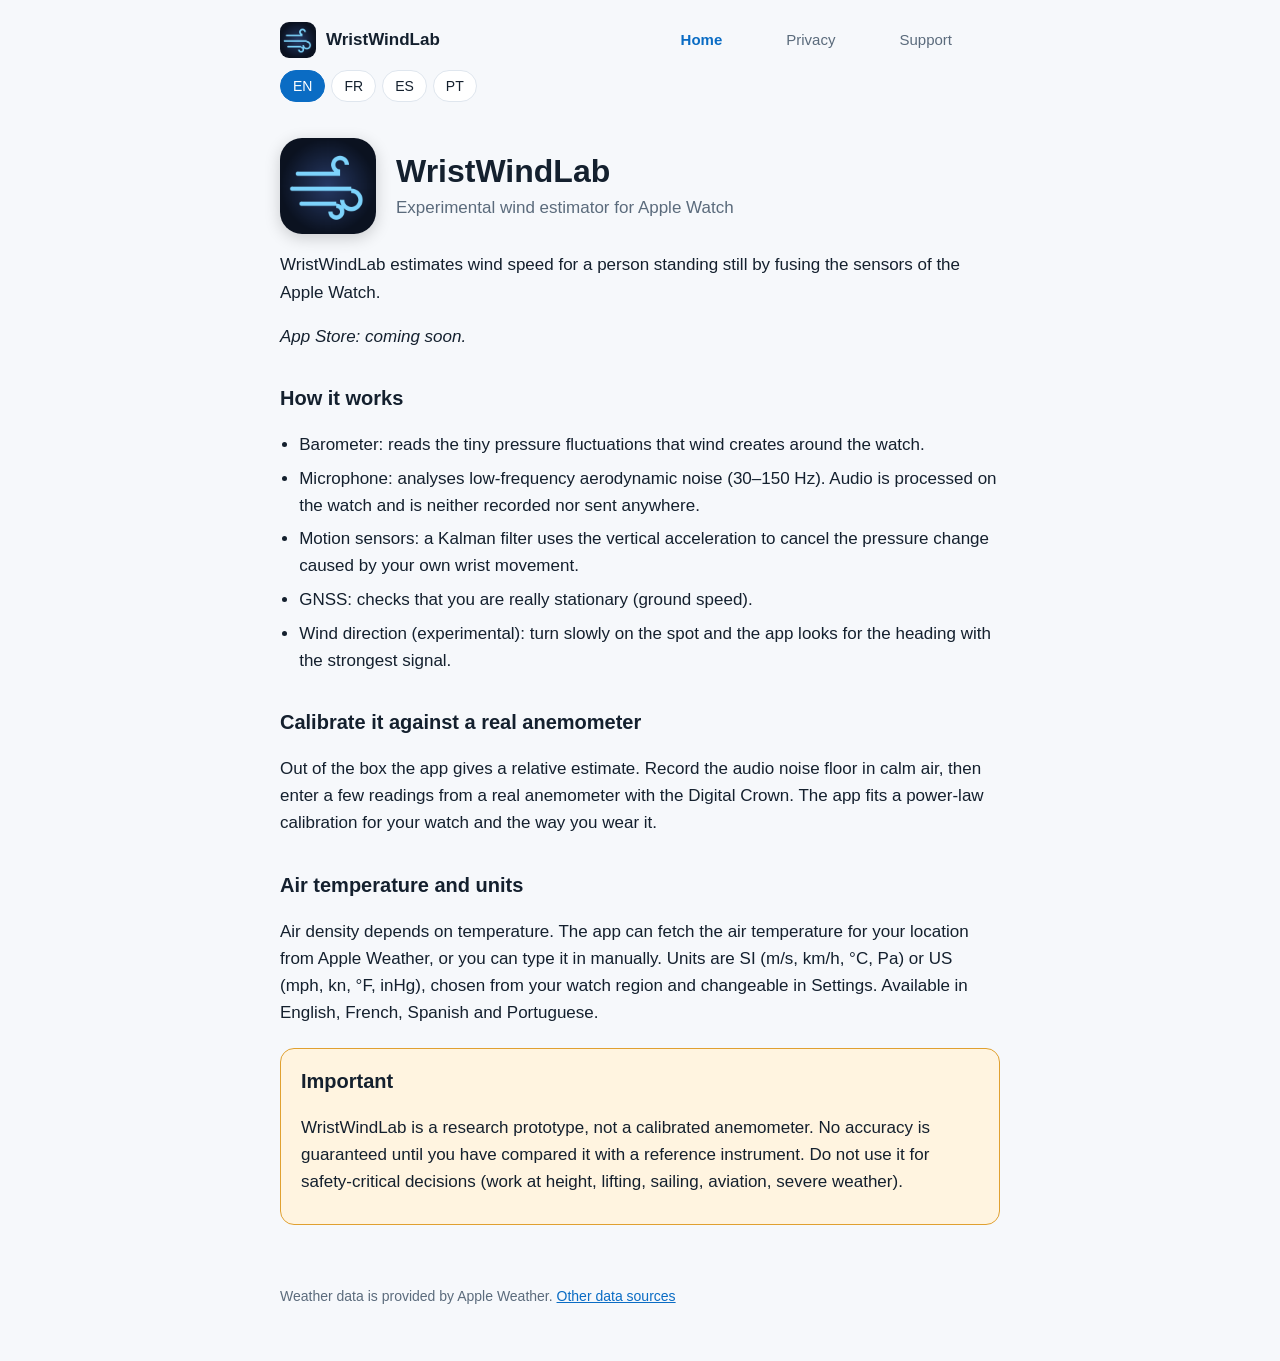
==== index.html @ 62ba9e94 "Add files via upload" ====
<!doctype html>
<html lang="en">
<head>
<meta charset="utf-8">
<meta name="viewport" content="width=device-width,initial-scale=1">
<title>WristWindLab</title>
<meta name="description" content="WristWindLab — experimental wind estimator for Apple Watch.">
<link rel="icon" href="assets/icon-180.png">
<link rel="apple-touch-icon" href="assets/icon-180.png">
<link rel="stylesheet" href="assets/style.css">
</head>
<body>
<header>
<a class="brand" href="index.html"><img src="assets/icon-180.png" alt="" width="36" height="36">WristWindLab</a>
<nav class="pages" aria-label="Pages"><a href="index.html" aria-current=page><span data-l="en">Home</span></a><a href="index.html" aria-current=page><span data-l="fr">Accueil</span></a><a href="index.html" aria-current=page><span data-l="es">Inicio</span></a><a href="index.html" aria-current=page><span data-l="pt">Início</span></a><a href="privacy.html"><span data-l="en">Privacy</span></a><a href="privacy.html"><span data-l="fr">Confidentialité</span></a><a href="privacy.html"><span data-l="es">Privacidad</span></a><a href="privacy.html"><span data-l="pt">Privacidade</span></a><a href="support.html"><span data-l="en">Support</span></a><a href="support.html"><span data-l="fr">Assistance</span></a><a href="support.html"><span data-l="es">Soporte</span></a><a href="support.html"><span data-l="pt">Suporte</span></a></nav>
<div class="lang" role="group" aria-label="Language"><button type="button" data-set="en" aria-pressed="false">EN</button><button type="button" data-set="fr" aria-pressed="false">FR</button><button type="button" data-set="es" aria-pressed="false">ES</button><button type="button" data-set="pt" aria-pressed="false">PT</button></div>
</header>
<main>
<section lang="en" data-l="en">
<div class="hero"><img src="assets/icon-512.png" alt="WristWindLab" width="96" height="96"><div><h1>WristWindLab</h1><p class="tag">Experimental wind estimator for Apple Watch</p></div></div>
<p>WristWindLab estimates wind speed for a person standing still by fusing the sensors of the Apple Watch.</p>
<p><em>App Store: coming soon.</em></p>
<h2>How it works</h2><ul><li>Barometer: reads the tiny pressure fluctuations that wind creates around the watch.</li><li>Microphone: analyses low-frequency aerodynamic noise (30–150 Hz). Audio is processed on the watch and is neither recorded nor sent anywhere.</li><li>Motion sensors: a Kalman filter uses the vertical acceleration to cancel the pressure change caused by your own wrist movement.</li><li>GNSS: checks that you are really stationary (ground speed).</li><li>Wind direction (experimental): turn slowly on the spot and the app looks for the heading with the strongest signal.</li></ul>
<h2>Calibrate it against a real anemometer</h2><p>Out of the box the app gives a relative estimate. Record the audio noise floor in calm air, then enter a few readings from a real anemometer with the Digital Crown. The app fits a power-law calibration for your watch and the way you wear it.</p>
<h2>Air temperature and units</h2><p>Air density depends on temperature. The app can fetch the air temperature for your location from Apple Weather, or you can type it in manually. Units are SI (m/s, km/h, °C, Pa) or US (mph, kn, °F, inHg), chosen from your watch region and changeable in Settings. Available in English, French, Spanish and Portuguese.</p>
<div class="warn"><h2>Important</h2><p>WristWindLab is a research prototype, not a calibrated anemometer. No accuracy is guaranteed until you have compared it with a reference instrument. Do not use it for safety-critical decisions (work at height, lifting, sailing, aviation, severe weather).</p></div>
</section>
<section lang="fr" data-l="fr">
<div class="hero"><img src="assets/icon-512.png" alt="WristWindLab" width="96" height="96"><div><h1>WristWindLab</h1><p class="tag">Estimateur de vent expérimental pour Apple Watch</p></div></div>
<p>WristWindLab estime la vitesse du vent pour une personne immobile en fusionnant les capteurs de l&#x27;Apple Watch.</p>
<p><em>App Store : bientôt disponible.</em></p>
<h2>Fonctionnement</h2><ul><li>Baromètre : lit les infimes fluctuations de pression que le vent crée autour de la montre.</li><li>Microphone : analyse le bruit aérodynamique basse fréquence (30–150 Hz). Le son est traité sur la montre ; il n&#x27;est ni enregistré ni transmis.</li><li>Capteurs de mouvement : un filtre de Kalman utilise l&#x27;accélération verticale pour annuler la variation de pression due aux mouvements de votre poignet.</li><li>GNSS : vérifie que vous êtes bien immobile (vitesse sol).</li><li>Direction du vent (expérimental) : tournez lentement sur place ; l&#x27;app cherche le cap où le signal est le plus fort.</li></ul>
<h2>Étalonnez-la avec un vrai anémomètre</h2><p>Sans étalonnage, l&#x27;app fournit une estimation relative. Mesurez le plancher de bruit en air calme, puis saisissez quelques valeurs lues sur un vrai anémomètre avec la Digital Crown. L&#x27;app ajuste une loi de puissance propre à votre montre et à votre façon de la porter.</p>
<h2>Température de l&#x27;air et unités</h2><p>La densité de l&#x27;air dépend de la température. L&#x27;app peut récupérer la température de l&#x27;air à votre position via Apple Weather, ou vous pouvez la saisir manuellement. Unités SI (m/s, km/h, °C, Pa) ou américaines (mph, kn, °F, inHg), choisies selon la région de la montre et modifiables dans Réglages. Disponible en anglais, français, espagnol et portugais.</p>
<div class="warn"><h2>Important</h2><p>WristWindLab est un prototype de recherche, pas un anémomètre étalonné. Aucune exactitude n&#x27;est garantie tant que vous ne l&#x27;avez pas comparé à un instrument de référence. Ne l&#x27;utilisez pas pour des décisions de sécurité (travail en hauteur, levage, navigation, aviation, météo violente).</p></div>
</section>
<section lang="es" data-l="es">
<div class="hero"><img src="assets/icon-512.png" alt="WristWindLab" width="96" height="96"><div><h1>WristWindLab</h1><p class="tag">Estimador de viento experimental para Apple Watch</p></div></div>
<p>WristWindLab estima la velocidad del viento para una persona en reposo fusionando los sensores del Apple Watch.</p>
<p><em>App Store: próximamente.</em></p>
<h2>Cómo funciona</h2><ul><li>Barómetro: lee las diminutas fluctuaciones de presión que el viento crea alrededor del reloj.</li><li>Micrófono: analiza el ruido aerodinámico de baja frecuencia (30–150 Hz). El audio se procesa en el reloj y no se graba ni se envía a ninguna parte.</li><li>Sensores de movimiento: un filtro de Kalman usa la aceleración vertical para anular la variación de presión causada por los movimientos de tu muñeca.</li><li>GNSS: comprueba que estás realmente quieto (velocidad sobre el suelo).</li><li>Dirección del viento (experimental): gira despacio sobre ti mismo y la app busca el rumbo con la señal más fuerte.</li></ul>
<h2>Calíbrala con un anemómetro real</h2><p>Sin calibrar, la app ofrece una estimación relativa. Mide el piso de ruido con aire en calma y luego introduce algunas lecturas de un anemómetro real con la Digital Crown. La app ajusta una ley de potencia propia de tu reloj y de cómo lo llevas.</p>
<h2>Temperatura del aire y unidades</h2><p>La densidad del aire depende de la temperatura. La app puede obtener la temperatura del aire en tu ubicación mediante Apple Weather, o puedes escribirla a mano. Unidades SI (m/s, km/h, °C, Pa) o estadounidenses (mph, kn, °F, inHg), elegidas según la región del reloj y modificables en Ajustes. Disponible en inglés, francés, español y portugués.</p>
<div class="warn"><h2>Importante</h2><p>WristWindLab es un prototipo de investigación, no un anemómetro calibrado. No se garantiza ninguna exactitud hasta que lo compares con un instrumento de referencia. No lo uses para decisiones críticas de seguridad (trabajo en altura, izado, navegación, aviación, fenómenos meteorológicos severos).</p></div>
</section>
<section lang="pt" data-l="pt">
<div class="hero"><img src="assets/icon-512.png" alt="WristWindLab" width="96" height="96"><div><h1>WristWindLab</h1><p class="tag">Estimador de vento experimental para Apple Watch</p></div></div>
<p>O WristWindLab estima a velocidade do vento para uma pessoa parada combinando os sensores do Apple Watch.</p>
<p><em>App Store: em breve.</em></p>
<h2>Como funciona</h2><ul><li>Barômetro: lê as minúsculas flutuações de pressão que o vento cria ao redor do relógio.</li><li>Microfone: analisa o ruído aerodinâmico de baixa frequência (30–150 Hz). O áudio é processado no relógio e não é gravado nem enviado para lugar nenhum.</li><li>Sensores de movimento: um filtro de Kalman usa a aceleração vertical para cancelar a variação de pressão causada pelos movimentos do seu pulso.</li><li>GNSS: confirma que você está realmente parado (velocidade sobre o solo).</li><li>Direção do vento (experimental): gire devagar no lugar e o app procura o rumo com o sinal mais forte.</li></ul>
<h2>Calibre com um anemômetro real</h2><p>Sem calibração, o app fornece uma estimativa relativa. Meça o piso de ruído com o ar calmo e depois informe algumas leituras de um anemômetro real com a Digital Crown. O app ajusta uma lei de potência própria para o seu relógio e para o jeito como você o usa.</p>
<h2>Temperatura do ar e unidades</h2><p>A densidade do ar depende da temperatura. O app pode obter a temperatura do ar na sua localização pelo Apple Weather, ou você pode digitá-la manualmente. Unidades SI (m/s, km/h, °C, Pa) ou americanas (mph, kn, °F, inHg), escolhidas pela região do relógio e alteráveis em Ajustes. Disponível em inglês, francês, espanhol e português.</p>
<div class="warn"><h2>Importante</h2><p>O WristWindLab é um protótipo de pesquisa, não um anemômetro calibrado. Nenhuma precisão é garantida até que você o compare com um instrumento de referência. Não o use para decisões críticas de segurança (trabalho em altura, içamento, navegação, aviação, clima severo).</p></div>
</section>
</main>
<footer><p data-l="en">Weather data is provided by Apple Weather. <a href="https://developer.apple.com/weatherkit/data-source-attribution/" rel="noopener">Other data sources</a></p><p data-l="fr">Les données météo sont fournies par Apple Weather. <a href="https://developer.apple.com/weatherkit/data-source-attribution/" rel="noopener">Autres sources de données</a></p><p data-l="es">Los datos meteorológicos los proporciona Apple Weather. <a href="https://developer.apple.com/weatherkit/data-source-attribution/" rel="noopener">Otras fuentes de datos</a></p><p data-l="pt">Os dados meteorológicos são fornecidos pelo Apple Weather. <a href="https://developer.apple.com/weatherkit/data-source-attribution/" rel="noopener">Outras fontes de dados</a></p></footer>
<script>(function(){var L=['en','fr','es','pt'],d=document,r=d.documentElement;r.classList.add('js');
function pick(){var q=(location.search.match(/[?&]lang=(\w\w)/)||[])[1];var s=null;try{s=localStorage.getItem('wwl-lang')}catch(e){}
var n=(navigator.language||'en').slice(0,2).toLowerCase();return [q,s,n].filter(function(x){return L.indexOf(x)>-1})[0]||'en'}
function set(l){r.lang=l;d.querySelectorAll('[data-l]').forEach(function(e){e.hidden=e.getAttribute('data-l')!==l});
d.querySelectorAll('[data-set]').forEach(function(b){b.setAttribute('aria-pressed',b.getAttribute('data-set')===l)});try{localStorage.setItem('wwl-lang',l)}catch(e){}}
d.querySelectorAll('[data-set]').forEach(function(b){b.addEventListener('click',function(){set(b.getAttribute('data-set'))})});set(pick())})();</script>
</body>
</html>
---- assets/style.css ----
:root{--bg:#f6f8fb;--card:#fff;--fg:#14202e;--mut:#5b6b7c;--acc:#0a6cc4;--line:#dfe6ee;--warn:#fff4e0;--warnb:#e0a030}
@media(prefers-color-scheme:dark){:root{--bg:#0d141c;--card:#16202b;--fg:#e8eef5;--mut:#9fb0c1;--acc:#5db0ff;--line:#26333f;--warn:#2b2414;--warnb:#a87c24}}
*{box-sizing:border-box}html{-webkit-text-size-adjust:100%}
body{margin:0;background:var(--bg);color:var(--fg);font:17px/1.6 -apple-system,BlinkMacSystemFont,"Segoe UI",Roboto,Helvetica,Arial,sans-serif}
header,main,footer{max-width:760px;margin:0 auto;padding:0 20px}
header{display:flex;align-items:center;gap:12px;flex-wrap:wrap;padding-top:22px;padding-bottom:10px}
header .brand{display:flex;align-items:center;gap:10px;font-weight:700;color:var(--fg);text-decoration:none}
header img{width:36px;height:36px;border-radius:9px}
nav.pages{display:flex;gap:16px;margin-left:auto;flex-wrap:wrap}
nav.pages a{color:var(--mut);text-decoration:none;font-size:15px}nav.pages a[aria-current]{color:var(--acc);font-weight:600}
.lang{display:flex;gap:6px;width:100%}
.lang button{border:1px solid var(--line);background:var(--card);color:var(--fg);border-radius:999px;padding:4px 12px;font:inherit;font-size:14px;cursor:pointer}
.lang button[aria-pressed=true]{background:var(--acc);border-color:var(--acc);color:#fff}
.hero{display:flex;gap:20px;align-items:center;margin:26px 0 8px;flex-wrap:wrap}
.hero img{width:96px;height:96px;border-radius:22px;box-shadow:0 4px 16px rgba(0,0,0,.18)}
h1{font-size:2rem;line-height:1.2;margin:0}h2{font-size:1.25rem;margin:2rem 0 .4rem}
.tag{color:var(--mut);margin:.25rem 0 0}
.card{background:var(--card);border:1px solid var(--line);border-radius:14px;padding:4px 20px 14px;margin:16px 0}
.warn{background:var(--warn);border:1px solid var(--warnb);border-radius:14px;padding:12px 20px;margin:22px 0}
.warn h2{margin-top:.2rem}
ul{padding-left:1.2rem}li{margin:.4rem 0}
a{color:var(--acc)}dt{font-weight:600;margin-top:1rem}dd{margin:.1rem 0 0}
.mail{font-size:1.1rem;font-weight:600}
footer{padding-top:24px;padding-bottom:40px;color:var(--mut);font-size:14px}
@media(max-width:520px){nav.pages{margin-left:0;width:100%;gap:14px}header .brand{width:100%}}
[hidden]{display:none!important}
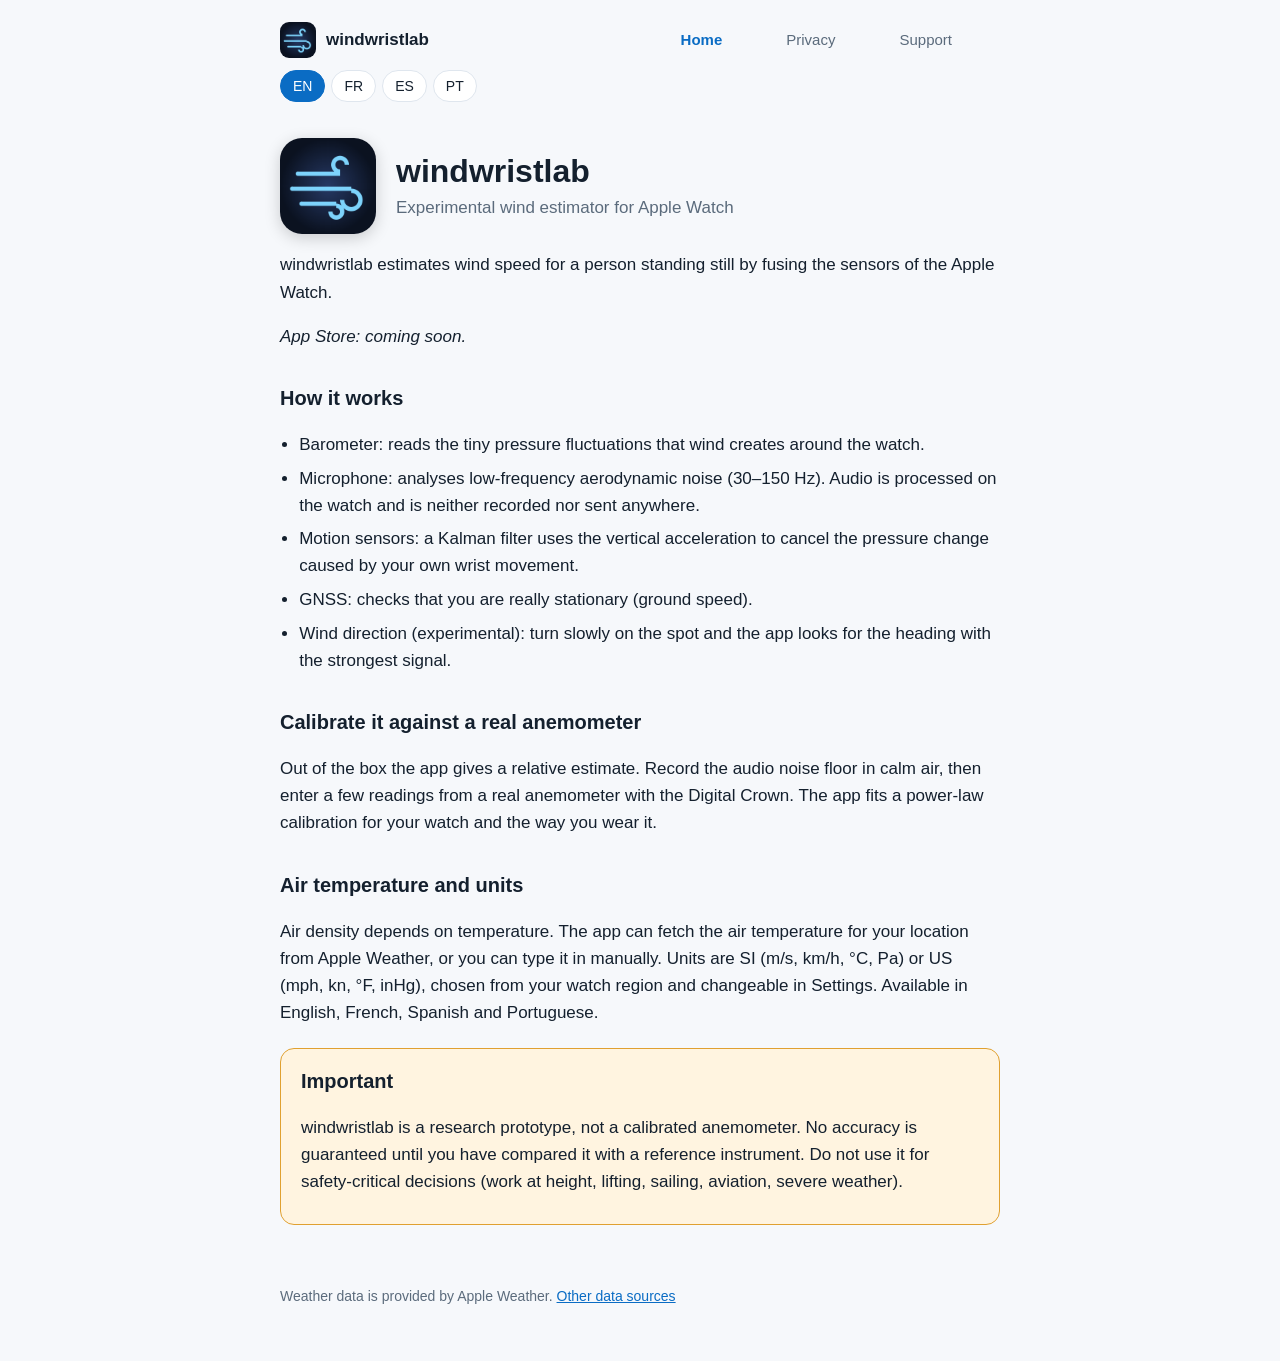
==== commit e883c63c: "Add files via upload" ====
--- a/index.html
+++ b/index.html
@@ -3,54 +3,54 @@
 <head>
 <meta charset="utf-8">
 <meta name="viewport" content="width=device-width,initial-scale=1">
-<title>WristWindLab</title>
-<meta name="description" content="WristWindLab — experimental wind estimator for Apple Watch.">
+<title>windwristlab</title>
+<meta name="description" content="windwristlab — experimental wind estimator for Apple Watch.">
 <link rel="icon" href="assets/icon-180.png">
 <link rel="apple-touch-icon" href="assets/icon-180.png">
 <link rel="stylesheet" href="assets/style.css">
 </head>
 <body>
 <header>
-<a class="brand" href="index.html"><img src="assets/icon-180.png" alt="" width="36" height="36">WristWindLab</a>
+<a class="brand" href="index.html"><img src="assets/icon-180.png" alt="" width="36" height="36">windwristlab</a>
 <nav class="pages" aria-label="Pages"><a href="index.html" aria-current=page><span data-l="en">Home</span></a><a href="index.html" aria-current=page><span data-l="fr">Accueil</span></a><a href="index.html" aria-current=page><span data-l="es">Inicio</span></a><a href="index.html" aria-current=page><span data-l="pt">Início</span></a><a href="privacy.html"><span data-l="en">Privacy</span></a><a href="privacy.html"><span data-l="fr">Confidentialité</span></a><a href="privacy.html"><span data-l="es">Privacidad</span></a><a href="privacy.html"><span data-l="pt">Privacidade</span></a><a href="support.html"><span data-l="en">Support</span></a><a href="support.html"><span data-l="fr">Assistance</span></a><a href="support.html"><span data-l="es">Soporte</span></a><a href="support.html"><span data-l="pt">Suporte</span></a></nav>
 <div class="lang" role="group" aria-label="Language"><button type="button" data-set="en" aria-pressed="false">EN</button><button type="button" data-set="fr" aria-pressed="false">FR</button><button type="button" data-set="es" aria-pressed="false">ES</button><button type="button" data-set="pt" aria-pressed="false">PT</button></div>
 </header>
 <main>
 <section lang="en" data-l="en">
-<div class="hero"><img src="assets/icon-512.png" alt="WristWindLab" width="96" height="96"><div><h1>WristWindLab</h1><p class="tag">Experimental wind estimator for Apple Watch</p></div></div>
-<p>WristWindLab estimates wind speed for a person standing still by fusing the sensors of the Apple Watch.</p>
+<div class="hero"><img src="assets/icon-512.png" alt="windwristlab" width="96" height="96"><div><h1>windwristlab</h1><p class="tag">Experimental wind estimator for Apple Watch</p></div></div>
+<p>windwristlab estimates wind speed for a person standing still by fusing the sensors of the Apple Watch.</p>
 <p><em>App Store: coming soon.</em></p>
 <h2>How it works</h2><ul><li>Barometer: reads the tiny pressure fluctuations that wind creates around the watch.</li><li>Microphone: analyses low-frequency aerodynamic noise (30–150 Hz). Audio is processed on the watch and is neither recorded nor sent anywhere.</li><li>Motion sensors: a Kalman filter uses the vertical acceleration to cancel the pressure change caused by your own wrist movement.</li><li>GNSS: checks that you are really stationary (ground speed).</li><li>Wind direction (experimental): turn slowly on the spot and the app looks for the heading with the strongest signal.</li></ul>
 <h2>Calibrate it against a real anemometer</h2><p>Out of the box the app gives a relative estimate. Record the audio noise floor in calm air, then enter a few readings from a real anemometer with the Digital Crown. The app fits a power-law calibration for your watch and the way you wear it.</p>
 <h2>Air temperature and units</h2><p>Air density depends on temperature. The app can fetch the air temperature for your location from Apple Weather, or you can type it in manually. Units are SI (m/s, km/h, °C, Pa) or US (mph, kn, °F, inHg), chosen from your watch region and changeable in Settings. Available in English, French, Spanish and Portuguese.</p>
-<div class="warn"><h2>Important</h2><p>WristWindLab is a research prototype, not a calibrated anemometer. No accuracy is guaranteed until you have compared it with a reference instrument. Do not use it for safety-critical decisions (work at height, lifting, sailing, aviation, severe weather).</p></div>
+<div class="warn"><h2>Important</h2><p>windwristlab is a research prototype, not a calibrated anemometer. No accuracy is guaranteed until you have compared it with a reference instrument. Do not use it for safety-critical decisions (work at height, lifting, sailing, aviation, severe weather).</p></div>
 </section>
 <section lang="fr" data-l="fr">
-<div class="hero"><img src="assets/icon-512.png" alt="WristWindLab" width="96" height="96"><div><h1>WristWindLab</h1><p class="tag">Estimateur de vent expérimental pour Apple Watch</p></div></div>
-<p>WristWindLab estime la vitesse du vent pour une personne immobile en fusionnant les capteurs de l&#x27;Apple Watch.</p>
+<div class="hero"><img src="assets/icon-512.png" alt="windwristlab" width="96" height="96"><div><h1>windwristlab</h1><p class="tag">Estimateur de vent expérimental pour Apple Watch</p></div></div>
+<p>windwristlab estime la vitesse du vent pour une personne immobile en fusionnant les capteurs de l&#x27;Apple Watch.</p>
 <p><em>App Store : bientôt disponible.</em></p>
 <h2>Fonctionnement</h2><ul><li>Baromètre : lit les infimes fluctuations de pression que le vent crée autour de la montre.</li><li>Microphone : analyse le bruit aérodynamique basse fréquence (30–150 Hz). Le son est traité sur la montre ; il n&#x27;est ni enregistré ni transmis.</li><li>Capteurs de mouvement : un filtre de Kalman utilise l&#x27;accélération verticale pour annuler la variation de pression due aux mouvements de votre poignet.</li><li>GNSS : vérifie que vous êtes bien immobile (vitesse sol).</li><li>Direction du vent (expérimental) : tournez lentement sur place ; l&#x27;app cherche le cap où le signal est le plus fort.</li></ul>
 <h2>Étalonnez-la avec un vrai anémomètre</h2><p>Sans étalonnage, l&#x27;app fournit une estimation relative. Mesurez le plancher de bruit en air calme, puis saisissez quelques valeurs lues sur un vrai anémomètre avec la Digital Crown. L&#x27;app ajuste une loi de puissance propre à votre montre et à votre façon de la porter.</p>
 <h2>Température de l&#x27;air et unités</h2><p>La densité de l&#x27;air dépend de la température. L&#x27;app peut récupérer la température de l&#x27;air à votre position via Apple Weather, ou vous pouvez la saisir manuellement. Unités SI (m/s, km/h, °C, Pa) ou américaines (mph, kn, °F, inHg), choisies selon la région de la montre et modifiables dans Réglages. Disponible en anglais, français, espagnol et portugais.</p>
-<div class="warn"><h2>Important</h2><p>WristWindLab est un prototype de recherche, pas un anémomètre étalonné. Aucune exactitude n&#x27;est garantie tant que vous ne l&#x27;avez pas comparé à un instrument de référence. Ne l&#x27;utilisez pas pour des décisions de sécurité (travail en hauteur, levage, navigation, aviation, météo violente).</p></div>
+<div class="warn"><h2>Important</h2><p>windwristlab est un prototype de recherche, pas un anémomètre étalonné. Aucune exactitude n&#x27;est garantie tant que vous ne l&#x27;avez pas comparé à un instrument de référence. Ne l&#x27;utilisez pas pour des décisions de sécurité (travail en hauteur, levage, navigation, aviation, météo violente).</p></div>
 </section>
 <section lang="es" data-l="es">
-<div class="hero"><img src="assets/icon-512.png" alt="WristWindLab" width="96" height="96"><div><h1>WristWindLab</h1><p class="tag">Estimador de viento experimental para Apple Watch</p></div></div>
-<p>WristWindLab estima la velocidad del viento para una persona en reposo fusionando los sensores del Apple Watch.</p>
+<div class="hero"><img src="assets/icon-512.png" alt="windwristlab" width="96" height="96"><div><h1>windwristlab</h1><p class="tag">Estimador de viento experimental para Apple Watch</p></div></div>
+<p>windwristlab estima la velocidad del viento para una persona en reposo fusionando los sensores del Apple Watch.</p>
 <p><em>App Store: próximamente.</em></p>
 <h2>Cómo funciona</h2><ul><li>Barómetro: lee las diminutas fluctuaciones de presión que el viento crea alrededor del reloj.</li><li>Micrófono: analiza el ruido aerodinámico de baja frecuencia (30–150 Hz). El audio se procesa en el reloj y no se graba ni se envía a ninguna parte.</li><li>Sensores de movimiento: un filtro de Kalman usa la aceleración vertical para anular la variación de presión causada por los movimientos de tu muñeca.</li><li>GNSS: comprueba que estás realmente quieto (velocidad sobre el suelo).</li><li>Dirección del viento (experimental): gira despacio sobre ti mismo y la app busca el rumbo con la señal más fuerte.</li></ul>
 <h2>Calíbrala con un anemómetro real</h2><p>Sin calibrar, la app ofrece una estimación relativa. Mide el piso de ruido con aire en calma y luego introduce algunas lecturas de un anemómetro real con la Digital Crown. La app ajusta una ley de potencia propia de tu reloj y de cómo lo llevas.</p>
 <h2>Temperatura del aire y unidades</h2><p>La densidad del aire depende de la temperatura. La app puede obtener la temperatura del aire en tu ubicación mediante Apple Weather, o puedes escribirla a mano. Unidades SI (m/s, km/h, °C, Pa) o estadounidenses (mph, kn, °F, inHg), elegidas según la región del reloj y modificables en Ajustes. Disponible en inglés, francés, español y portugués.</p>
-<div class="warn"><h2>Importante</h2><p>WristWindLab es un prototipo de investigación, no un anemómetro calibrado. No se garantiza ninguna exactitud hasta que lo compares con un instrumento de referencia. No lo uses para decisiones críticas de seguridad (trabajo en altura, izado, navegación, aviación, fenómenos meteorológicos severos).</p></div>
+<div class="warn"><h2>Importante</h2><p>windwristlab es un prototipo de investigación, no un anemómetro calibrado. No se garantiza ninguna exactitud hasta que lo compares con un instrumento de referencia. No lo uses para decisiones críticas de seguridad (trabajo en altura, izado, navegación, aviación, fenómenos meteorológicos severos).</p></div>
 </section>
 <section lang="pt" data-l="pt">
-<div class="hero"><img src="assets/icon-512.png" alt="WristWindLab" width="96" height="96"><div><h1>WristWindLab</h1><p class="tag">Estimador de vento experimental para Apple Watch</p></div></div>
-<p>O WristWindLab estima a velocidade do vento para uma pessoa parada combinando os sensores do Apple Watch.</p>
+<div class="hero"><img src="assets/icon-512.png" alt="windwristlab" width="96" height="96"><div><h1>windwristlab</h1><p class="tag">Estimador de vento experimental para Apple Watch</p></div></div>
+<p>O windwristlab estima a velocidade do vento para uma pessoa parada combinando os sensores do Apple Watch.</p>
 <p><em>App Store: em breve.</em></p>
 <h2>Como funciona</h2><ul><li>Barômetro: lê as minúsculas flutuações de pressão que o vento cria ao redor do relógio.</li><li>Microfone: analisa o ruído aerodinâmico de baixa frequência (30–150 Hz). O áudio é processado no relógio e não é gravado nem enviado para lugar nenhum.</li><li>Sensores de movimento: um filtro de Kalman usa a aceleração vertical para cancelar a variação de pressão causada pelos movimentos do seu pulso.</li><li>GNSS: confirma que você está realmente parado (velocidade sobre o solo).</li><li>Direção do vento (experimental): gire devagar no lugar e o app procura o rumo com o sinal mais forte.</li></ul>
 <h2>Calibre com um anemômetro real</h2><p>Sem calibração, o app fornece uma estimativa relativa. Meça o piso de ruído com o ar calmo e depois informe algumas leituras de um anemômetro real com a Digital Crown. O app ajusta uma lei de potência própria para o seu relógio e para o jeito como você o usa.</p>
 <h2>Temperatura do ar e unidades</h2><p>A densidade do ar depende da temperatura. O app pode obter a temperatura do ar na sua localização pelo Apple Weather, ou você pode digitá-la manualmente. Unidades SI (m/s, km/h, °C, Pa) ou americanas (mph, kn, °F, inHg), escolhidas pela região do relógio e alteráveis em Ajustes. Disponível em inglês, francês, espanhol e português.</p>
-<div class="warn"><h2>Importante</h2><p>O WristWindLab é um protótipo de pesquisa, não um anemômetro calibrado. Nenhuma precisão é garantida até que você o compare com um instrumento de referência. Não o use para decisões críticas de segurança (trabalho em altura, içamento, navegação, aviação, clima severo).</p></div>
+<div class="warn"><h2>Importante</h2><p>O windwristlab é um protótipo de pesquisa, não um anemômetro calibrado. Nenhuma precisão é garantida até que você o compare com um instrumento de referência. Não o use para decisões críticas de segurança (trabalho em altura, içamento, navegação, aviação, clima severo).</p></div>
 </section>
 </main>
 <footer><p data-l="en">Weather data is provided by Apple Weather. <a href="https://developer.apple.com/weatherkit/data-source-attribution/" rel="noopener">Other data sources</a></p><p data-l="fr">Les données météo sont fournies par Apple Weather. <a href="https://developer.apple.com/weatherkit/data-source-attribution/" rel="noopener">Autres sources de données</a></p><p data-l="es">Los datos meteorológicos los proporciona Apple Weather. <a href="https://developer.apple.com/weatherkit/data-source-attribution/" rel="noopener">Otras fuentes de datos</a></p><p data-l="pt">Os dados meteorológicos são fornecidos pelo Apple Weather. <a href="https://developer.apple.com/weatherkit/data-source-attribution/" rel="noopener">Outras fontes de dados</a></p></footer>
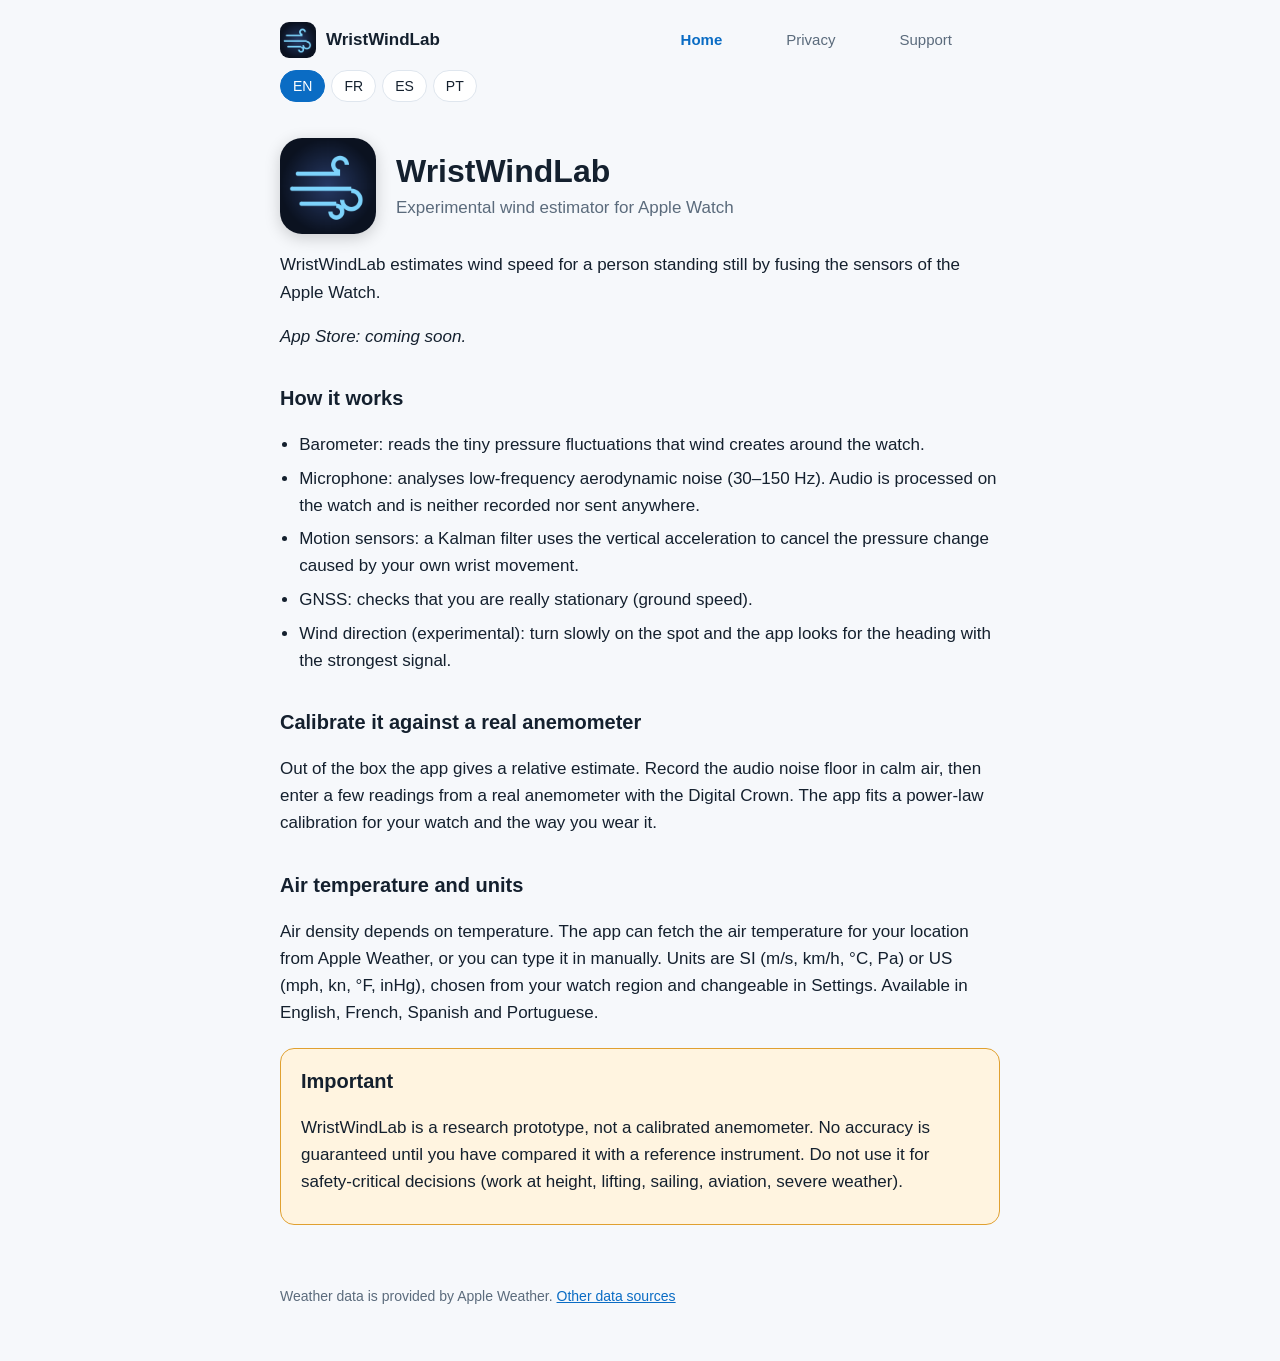
==== commit a4e8d8ba: "Add files via upload" ====
--- a/index.html
+++ b/index.html
@@ -3,54 +3,54 @@
 <head>
 <meta charset="utf-8">
 <meta name="viewport" content="width=device-width,initial-scale=1">
-<title>windwristlab</title>
-<meta name="description" content="windwristlab — experimental wind estimator for Apple Watch.">
+<title>WristWindLab</title>
+<meta name="description" content="WristWindLab — experimental wind estimator for Apple Watch.">
 <link rel="icon" href="assets/icon-180.png">
 <link rel="apple-touch-icon" href="assets/icon-180.png">
 <link rel="stylesheet" href="assets/style.css">
 </head>
 <body>
 <header>
-<a class="brand" href="index.html"><img src="assets/icon-180.png" alt="" width="36" height="36">windwristlab</a>
+<a class="brand" href="index.html"><img src="assets/icon-180.png" alt="" width="36" height="36">WristWindLab</a>
 <nav class="pages" aria-label="Pages"><a href="index.html" aria-current=page><span data-l="en">Home</span></a><a href="index.html" aria-current=page><span data-l="fr">Accueil</span></a><a href="index.html" aria-current=page><span data-l="es">Inicio</span></a><a href="index.html" aria-current=page><span data-l="pt">Início</span></a><a href="privacy.html"><span data-l="en">Privacy</span></a><a href="privacy.html"><span data-l="fr">Confidentialité</span></a><a href="privacy.html"><span data-l="es">Privacidad</span></a><a href="privacy.html"><span data-l="pt">Privacidade</span></a><a href="support.html"><span data-l="en">Support</span></a><a href="support.html"><span data-l="fr">Assistance</span></a><a href="support.html"><span data-l="es">Soporte</span></a><a href="support.html"><span data-l="pt">Suporte</span></a></nav>
 <div class="lang" role="group" aria-label="Language"><button type="button" data-set="en" aria-pressed="false">EN</button><button type="button" data-set="fr" aria-pressed="false">FR</button><button type="button" data-set="es" aria-pressed="false">ES</button><button type="button" data-set="pt" aria-pressed="false">PT</button></div>
 </header>
 <main>
 <section lang="en" data-l="en">
-<div class="hero"><img src="assets/icon-512.png" alt="windwristlab" width="96" height="96"><div><h1>windwristlab</h1><p class="tag">Experimental wind estimator for Apple Watch</p></div></div>
-<p>windwristlab estimates wind speed for a person standing still by fusing the sensors of the Apple Watch.</p>
+<div class="hero"><img src="assets/icon-512.png" alt="WristWindLab" width="96" height="96"><div><h1>WristWindLab</h1><p class="tag">Experimental wind estimator for Apple Watch</p></div></div>
+<p>WristWindLab estimates wind speed for a person standing still by fusing the sensors of the Apple Watch.</p>
 <p><em>App Store: coming soon.</em></p>
 <h2>How it works</h2><ul><li>Barometer: reads the tiny pressure fluctuations that wind creates around the watch.</li><li>Microphone: analyses low-frequency aerodynamic noise (30–150 Hz). Audio is processed on the watch and is neither recorded nor sent anywhere.</li><li>Motion sensors: a Kalman filter uses the vertical acceleration to cancel the pressure change caused by your own wrist movement.</li><li>GNSS: checks that you are really stationary (ground speed).</li><li>Wind direction (experimental): turn slowly on the spot and the app looks for the heading with the strongest signal.</li></ul>
 <h2>Calibrate it against a real anemometer</h2><p>Out of the box the app gives a relative estimate. Record the audio noise floor in calm air, then enter a few readings from a real anemometer with the Digital Crown. The app fits a power-law calibration for your watch and the way you wear it.</p>
 <h2>Air temperature and units</h2><p>Air density depends on temperature. The app can fetch the air temperature for your location from Apple Weather, or you can type it in manually. Units are SI (m/s, km/h, °C, Pa) or US (mph, kn, °F, inHg), chosen from your watch region and changeable in Settings. Available in English, French, Spanish and Portuguese.</p>
-<div class="warn"><h2>Important</h2><p>windwristlab is a research prototype, not a calibrated anemometer. No accuracy is guaranteed until you have compared it with a reference instrument. Do not use it for safety-critical decisions (work at height, lifting, sailing, aviation, severe weather).</p></div>
+<div class="warn"><h2>Important</h2><p>WristWindLab is a research prototype, not a calibrated anemometer. No accuracy is guaranteed until you have compared it with a reference instrument. Do not use it for safety-critical decisions (work at height, lifting, sailing, aviation, severe weather).</p></div>
 </section>
 <section lang="fr" data-l="fr">
-<div class="hero"><img src="assets/icon-512.png" alt="windwristlab" width="96" height="96"><div><h1>windwristlab</h1><p class="tag">Estimateur de vent expérimental pour Apple Watch</p></div></div>
-<p>windwristlab estime la vitesse du vent pour une personne immobile en fusionnant les capteurs de l&#x27;Apple Watch.</p>
+<div class="hero"><img src="assets/icon-512.png" alt="WristWindLab" width="96" height="96"><div><h1>WristWindLab</h1><p class="tag">Estimateur de vent expérimental pour Apple Watch</p></div></div>
+<p>WristWindLab estime la vitesse du vent pour une personne immobile en fusionnant les capteurs de l&#x27;Apple Watch.</p>
 <p><em>App Store : bientôt disponible.</em></p>
 <h2>Fonctionnement</h2><ul><li>Baromètre : lit les infimes fluctuations de pression que le vent crée autour de la montre.</li><li>Microphone : analyse le bruit aérodynamique basse fréquence (30–150 Hz). Le son est traité sur la montre ; il n&#x27;est ni enregistré ni transmis.</li><li>Capteurs de mouvement : un filtre de Kalman utilise l&#x27;accélération verticale pour annuler la variation de pression due aux mouvements de votre poignet.</li><li>GNSS : vérifie que vous êtes bien immobile (vitesse sol).</li><li>Direction du vent (expérimental) : tournez lentement sur place ; l&#x27;app cherche le cap où le signal est le plus fort.</li></ul>
 <h2>Étalonnez-la avec un vrai anémomètre</h2><p>Sans étalonnage, l&#x27;app fournit une estimation relative. Mesurez le plancher de bruit en air calme, puis saisissez quelques valeurs lues sur un vrai anémomètre avec la Digital Crown. L&#x27;app ajuste une loi de puissance propre à votre montre et à votre façon de la porter.</p>
 <h2>Température de l&#x27;air et unités</h2><p>La densité de l&#x27;air dépend de la température. L&#x27;app peut récupérer la température de l&#x27;air à votre position via Apple Weather, ou vous pouvez la saisir manuellement. Unités SI (m/s, km/h, °C, Pa) ou américaines (mph, kn, °F, inHg), choisies selon la région de la montre et modifiables dans Réglages. Disponible en anglais, français, espagnol et portugais.</p>
-<div class="warn"><h2>Important</h2><p>windwristlab est un prototype de recherche, pas un anémomètre étalonné. Aucune exactitude n&#x27;est garantie tant que vous ne l&#x27;avez pas comparé à un instrument de référence. Ne l&#x27;utilisez pas pour des décisions de sécurité (travail en hauteur, levage, navigation, aviation, météo violente).</p></div>
+<div class="warn"><h2>Important</h2><p>WristWindLab est un prototype de recherche, pas un anémomètre étalonné. Aucune exactitude n&#x27;est garantie tant que vous ne l&#x27;avez pas comparé à un instrument de référence. Ne l&#x27;utilisez pas pour des décisions de sécurité (travail en hauteur, levage, navigation, aviation, météo violente).</p></div>
 </section>
 <section lang="es" data-l="es">
-<div class="hero"><img src="assets/icon-512.png" alt="windwristlab" width="96" height="96"><div><h1>windwristlab</h1><p class="tag">Estimador de viento experimental para Apple Watch</p></div></div>
-<p>windwristlab estima la velocidad del viento para una persona en reposo fusionando los sensores del Apple Watch.</p>
+<div class="hero"><img src="assets/icon-512.png" alt="WristWindLab" width="96" height="96"><div><h1>WristWindLab</h1><p class="tag">Estimador de viento experimental para Apple Watch</p></div></div>
+<p>WristWindLab estima la velocidad del viento para una persona en reposo fusionando los sensores del Apple Watch.</p>
 <p><em>App Store: próximamente.</em></p>
 <h2>Cómo funciona</h2><ul><li>Barómetro: lee las diminutas fluctuaciones de presión que el viento crea alrededor del reloj.</li><li>Micrófono: analiza el ruido aerodinámico de baja frecuencia (30–150 Hz). El audio se procesa en el reloj y no se graba ni se envía a ninguna parte.</li><li>Sensores de movimiento: un filtro de Kalman usa la aceleración vertical para anular la variación de presión causada por los movimientos de tu muñeca.</li><li>GNSS: comprueba que estás realmente quieto (velocidad sobre el suelo).</li><li>Dirección del viento (experimental): gira despacio sobre ti mismo y la app busca el rumbo con la señal más fuerte.</li></ul>
 <h2>Calíbrala con un anemómetro real</h2><p>Sin calibrar, la app ofrece una estimación relativa. Mide el piso de ruido con aire en calma y luego introduce algunas lecturas de un anemómetro real con la Digital Crown. La app ajusta una ley de potencia propia de tu reloj y de cómo lo llevas.</p>
 <h2>Temperatura del aire y unidades</h2><p>La densidad del aire depende de la temperatura. La app puede obtener la temperatura del aire en tu ubicación mediante Apple Weather, o puedes escribirla a mano. Unidades SI (m/s, km/h, °C, Pa) o estadounidenses (mph, kn, °F, inHg), elegidas según la región del reloj y modificables en Ajustes. Disponible en inglés, francés, español y portugués.</p>
-<div class="warn"><h2>Importante</h2><p>windwristlab es un prototipo de investigación, no un anemómetro calibrado. No se garantiza ninguna exactitud hasta que lo compares con un instrumento de referencia. No lo uses para decisiones críticas de seguridad (trabajo en altura, izado, navegación, aviación, fenómenos meteorológicos severos).</p></div>
+<div class="warn"><h2>Importante</h2><p>WristWindLab es un prototipo de investigación, no un anemómetro calibrado. No se garantiza ninguna exactitud hasta que lo compares con un instrumento de referencia. No lo uses para decisiones críticas de seguridad (trabajo en altura, izado, navegación, aviación, fenómenos meteorológicos severos).</p></div>
 </section>
 <section lang="pt" data-l="pt">
-<div class="hero"><img src="assets/icon-512.png" alt="windwristlab" width="96" height="96"><div><h1>windwristlab</h1><p class="tag">Estimador de vento experimental para Apple Watch</p></div></div>
-<p>O windwristlab estima a velocidade do vento para uma pessoa parada combinando os sensores do Apple Watch.</p>
+<div class="hero"><img src="assets/icon-512.png" alt="WristWindLab" width="96" height="96"><div><h1>WristWindLab</h1><p class="tag">Estimador de vento experimental para Apple Watch</p></div></div>
+<p>O WristWindLab estima a velocidade do vento para uma pessoa parada combinando os sensores do Apple Watch.</p>
 <p><em>App Store: em breve.</em></p>
 <h2>Como funciona</h2><ul><li>Barômetro: lê as minúsculas flutuações de pressão que o vento cria ao redor do relógio.</li><li>Microfone: analisa o ruído aerodinâmico de baixa frequência (30–150 Hz). O áudio é processado no relógio e não é gravado nem enviado para lugar nenhum.</li><li>Sensores de movimento: um filtro de Kalman usa a aceleração vertical para cancelar a variação de pressão causada pelos movimentos do seu pulso.</li><li>GNSS: confirma que você está realmente parado (velocidade sobre o solo).</li><li>Direção do vento (experimental): gire devagar no lugar e o app procura o rumo com o sinal mais forte.</li></ul>
 <h2>Calibre com um anemômetro real</h2><p>Sem calibração, o app fornece uma estimativa relativa. Meça o piso de ruído com o ar calmo e depois informe algumas leituras de um anemômetro real com a Digital Crown. O app ajusta uma lei de potência própria para o seu relógio e para o jeito como você o usa.</p>
 <h2>Temperatura do ar e unidades</h2><p>A densidade do ar depende da temperatura. O app pode obter a temperatura do ar na sua localização pelo Apple Weather, ou você pode digitá-la manualmente. Unidades SI (m/s, km/h, °C, Pa) ou americanas (mph, kn, °F, inHg), escolhidas pela região do relógio e alteráveis em Ajustes. Disponível em inglês, francês, espanhol e português.</p>
-<div class="warn"><h2>Importante</h2><p>O windwristlab é um protótipo de pesquisa, não um anemômetro calibrado. Nenhuma precisão é garantida até que você o compare com um instrumento de referência. Não o use para decisões críticas de segurança (trabalho em altura, içamento, navegação, aviação, clima severo).</p></div>
+<div class="warn"><h2>Importante</h2><p>O WristWindLab é um protótipo de pesquisa, não um anemômetro calibrado. Nenhuma precisão é garantida até que você o compare com um instrumento de referência. Não o use para decisões críticas de segurança (trabalho em altura, içamento, navegação, aviação, clima severo).</p></div>
 </section>
 </main>
 <footer><p data-l="en">Weather data is provided by Apple Weather. <a href="https://developer.apple.com/weatherkit/data-source-attribution/" rel="noopener">Other data sources</a></p><p data-l="fr">Les données météo sont fournies par Apple Weather. <a href="https://developer.apple.com/weatherkit/data-source-attribution/" rel="noopener">Autres sources de données</a></p><p data-l="es">Los datos meteorológicos los proporciona Apple Weather. <a href="https://developer.apple.com/weatherkit/data-source-attribution/" rel="noopener">Otras fuentes de datos</a></p><p data-l="pt">Os dados meteorológicos são fornecidos pelo Apple Weather. <a href="https://developer.apple.com/weatherkit/data-source-attribution/" rel="noopener">Outras fontes de dados</a></p></footer>
